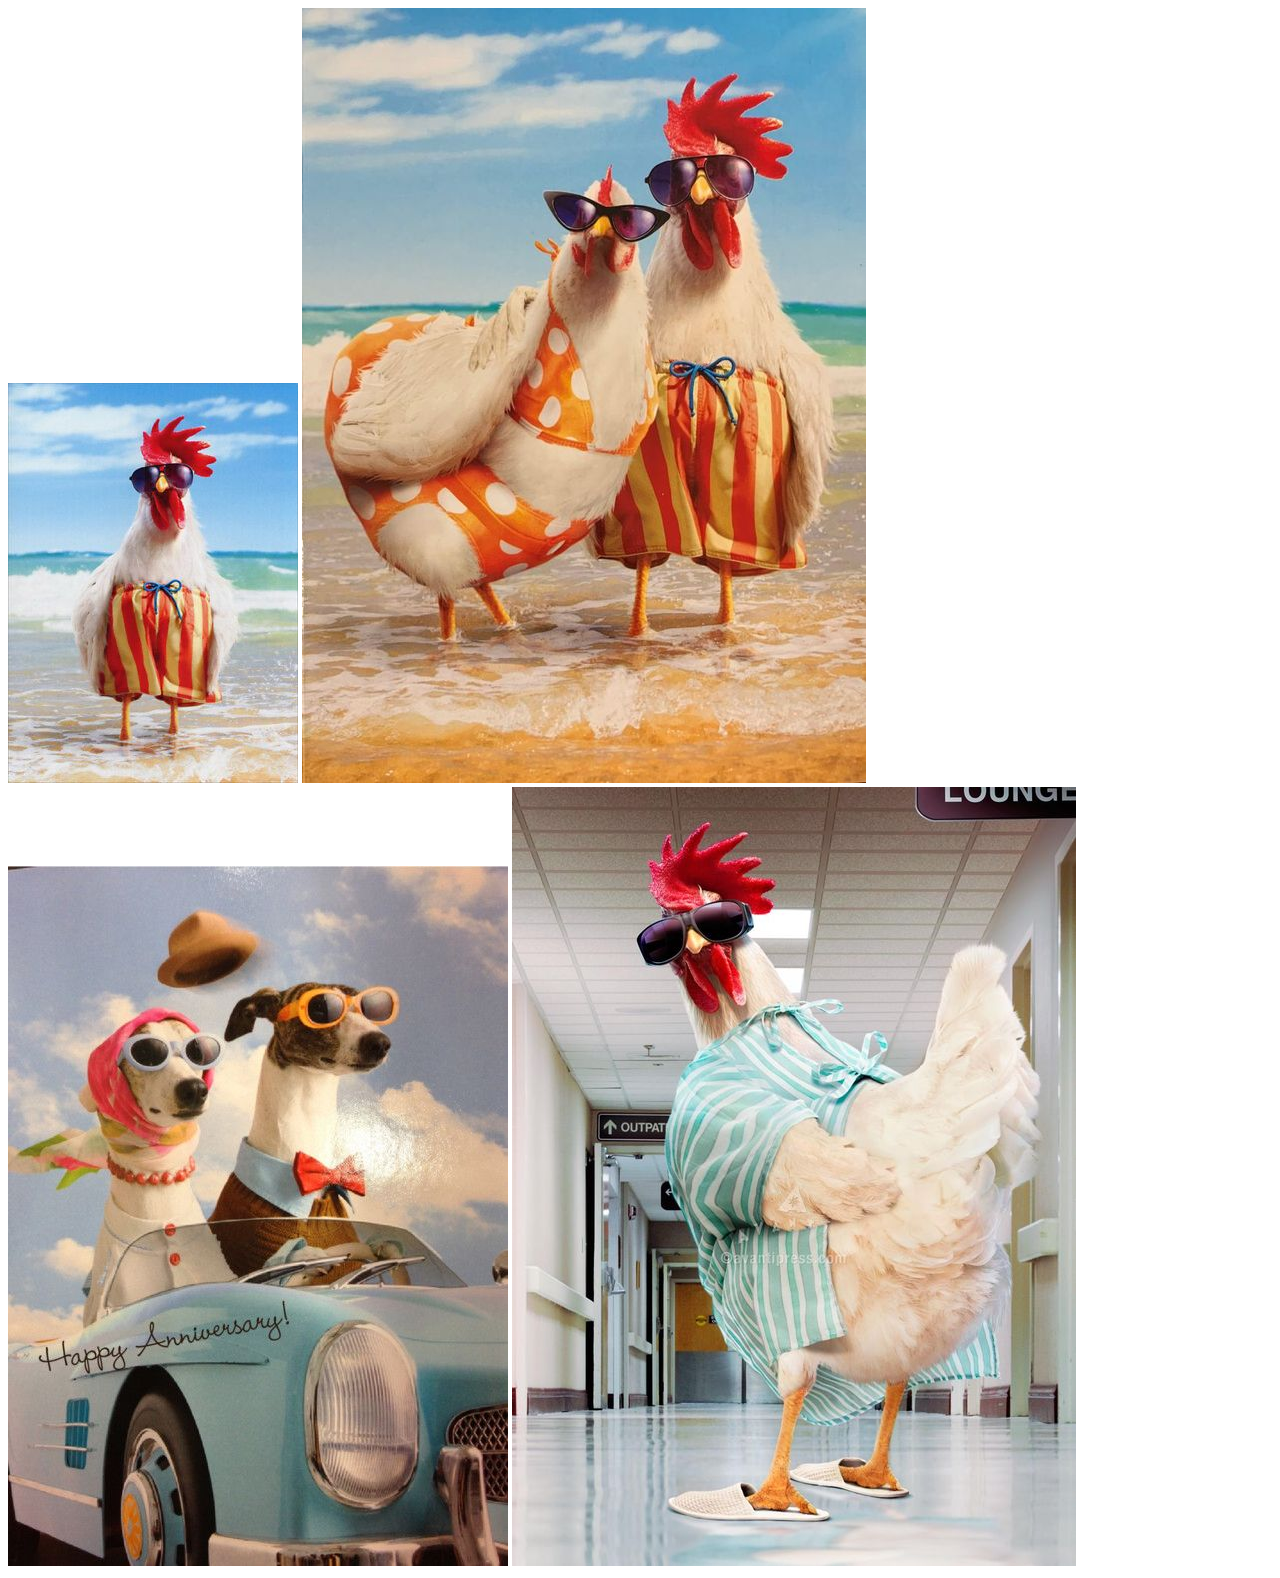
==== gallery.html @ 46f3b7d5 "pictures" ====
<!DOCTYPE html>
<html lang="en">

<head>
    <meta charset="UTF-8">
    <meta http-equiv="X-UA-Compatible" content="IE=edge">
    <meta name="viewport" content="width=device-width, initial-scale=1.0">
    <title>Gallery</title>
</head>

<body>
    <div class="gallery">
        <img src="./img/sunny.jpeg" alt="pic1">
        <img src="./img/sunny2.jpeg" alt="pic1">
        <img src="./img/3.jpeg" alt="pic1">
        <img src="./img/4.jpeg" alt="pic1">
    </div>
</body>

</html>
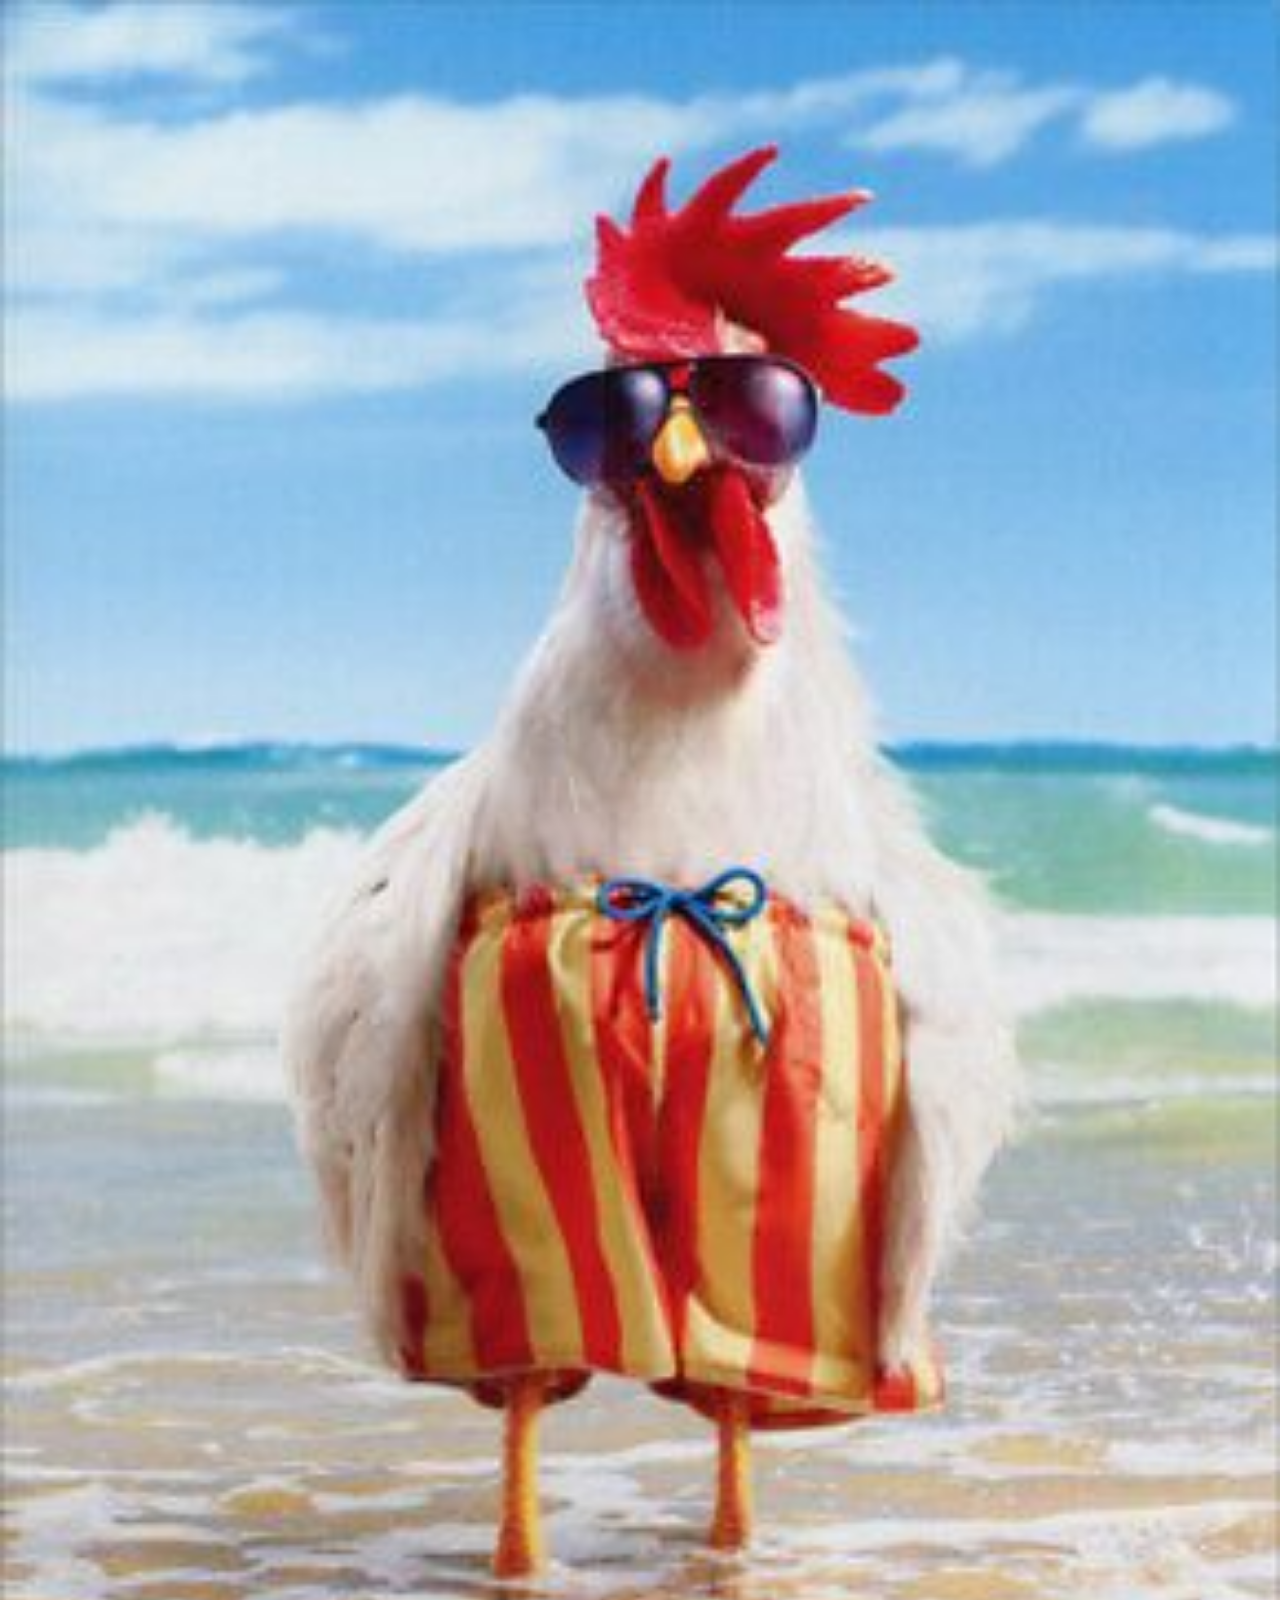
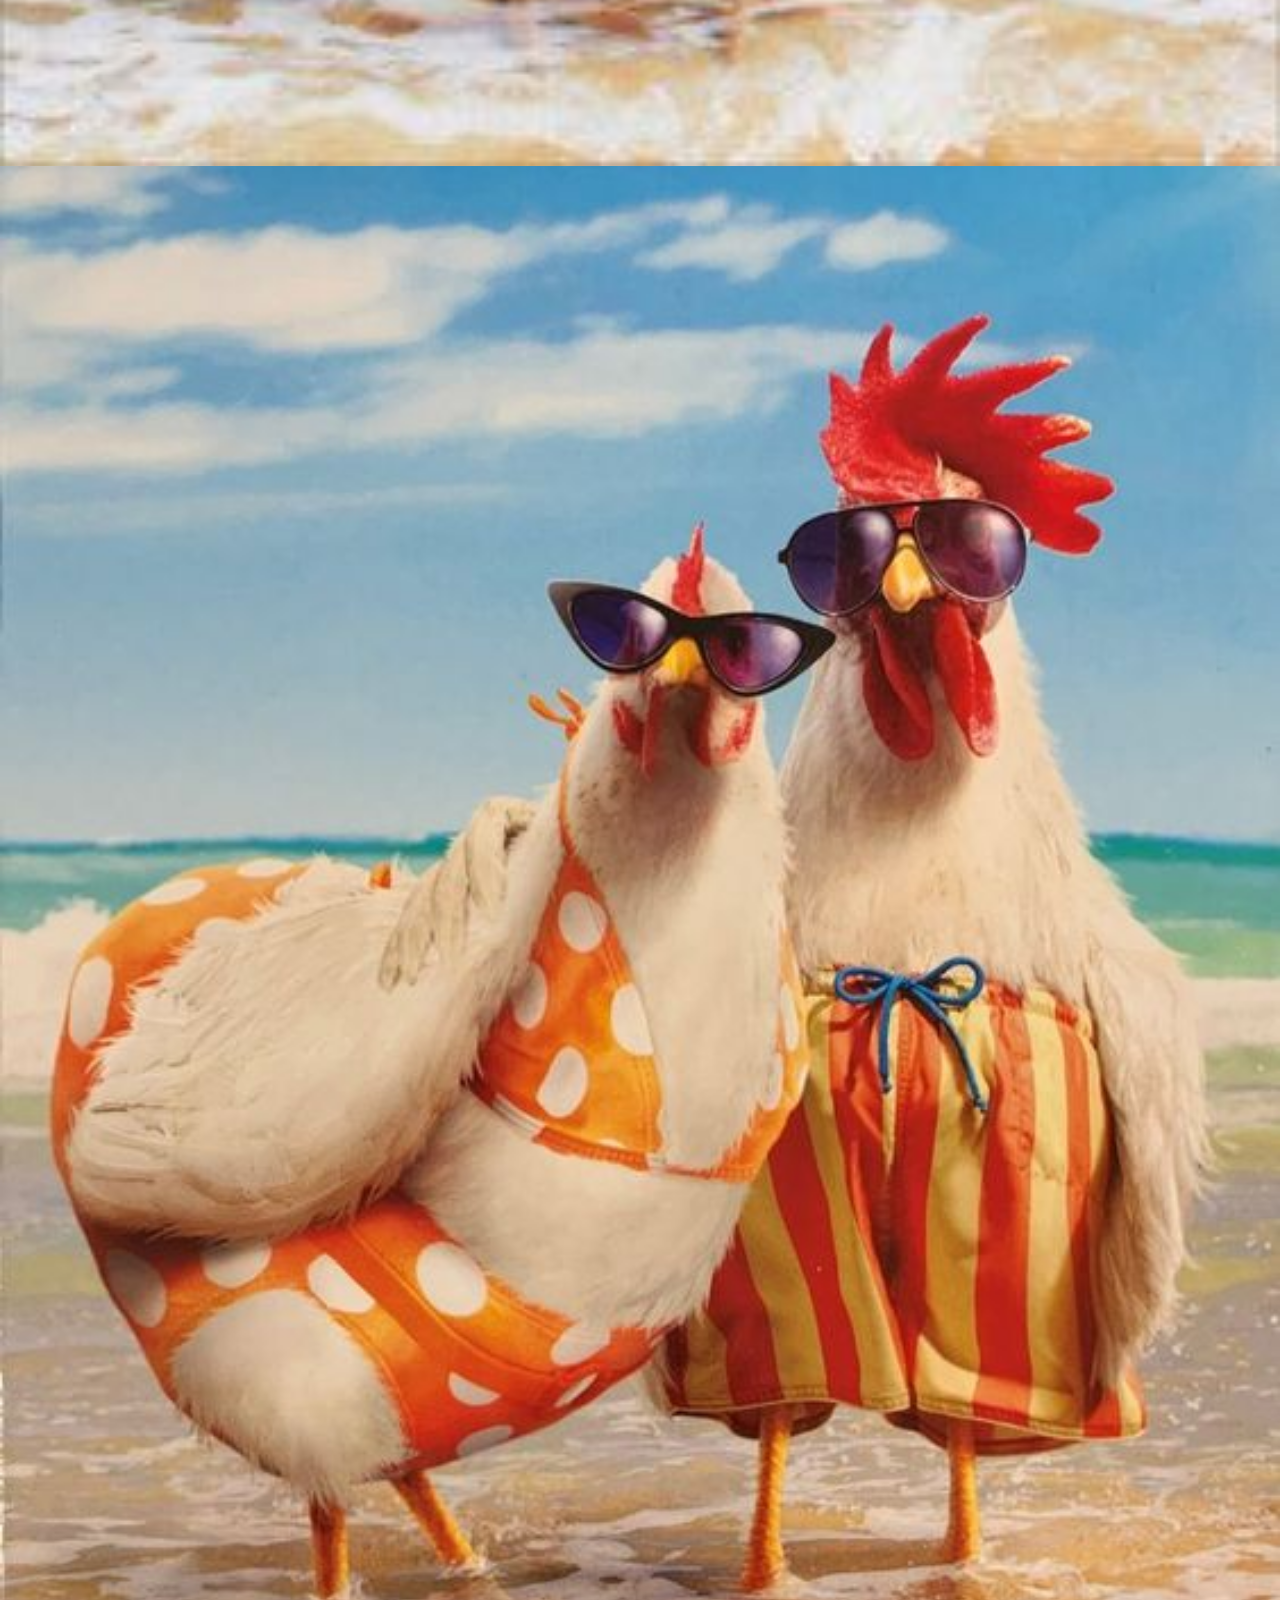
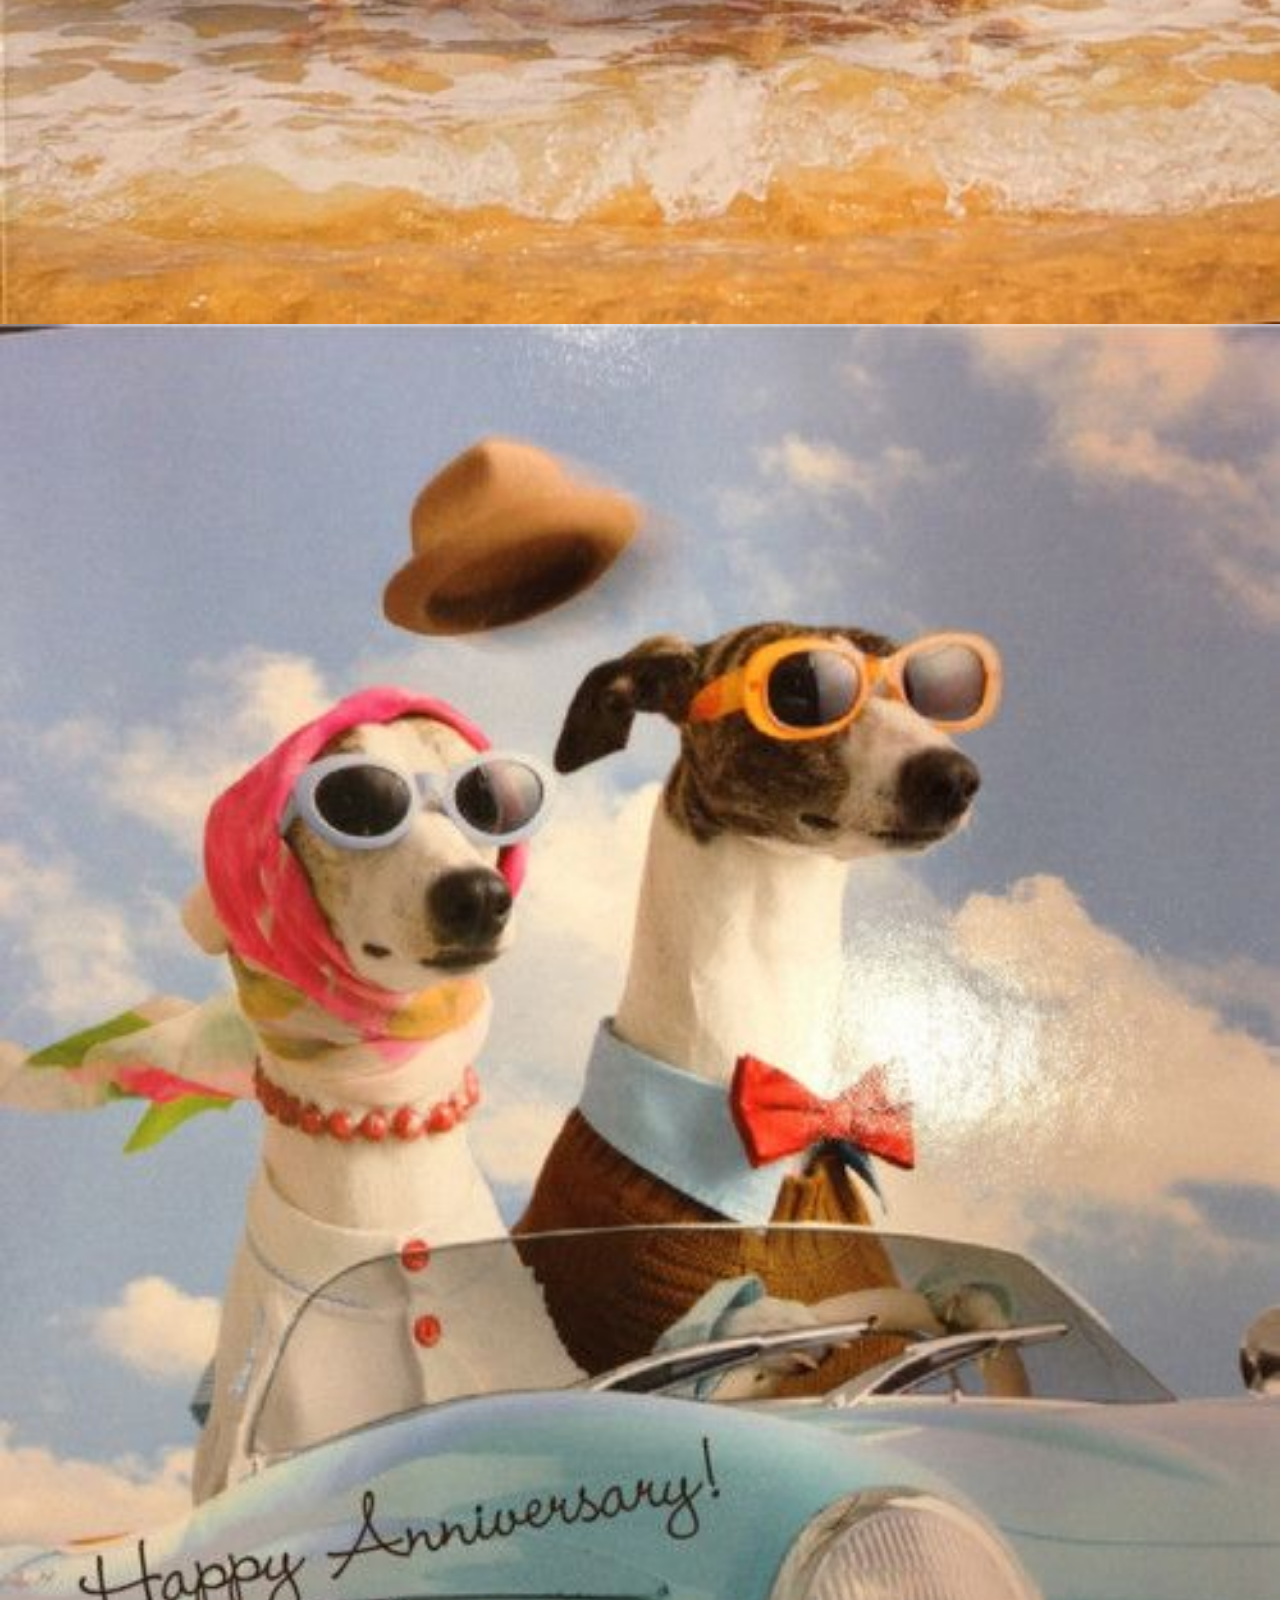
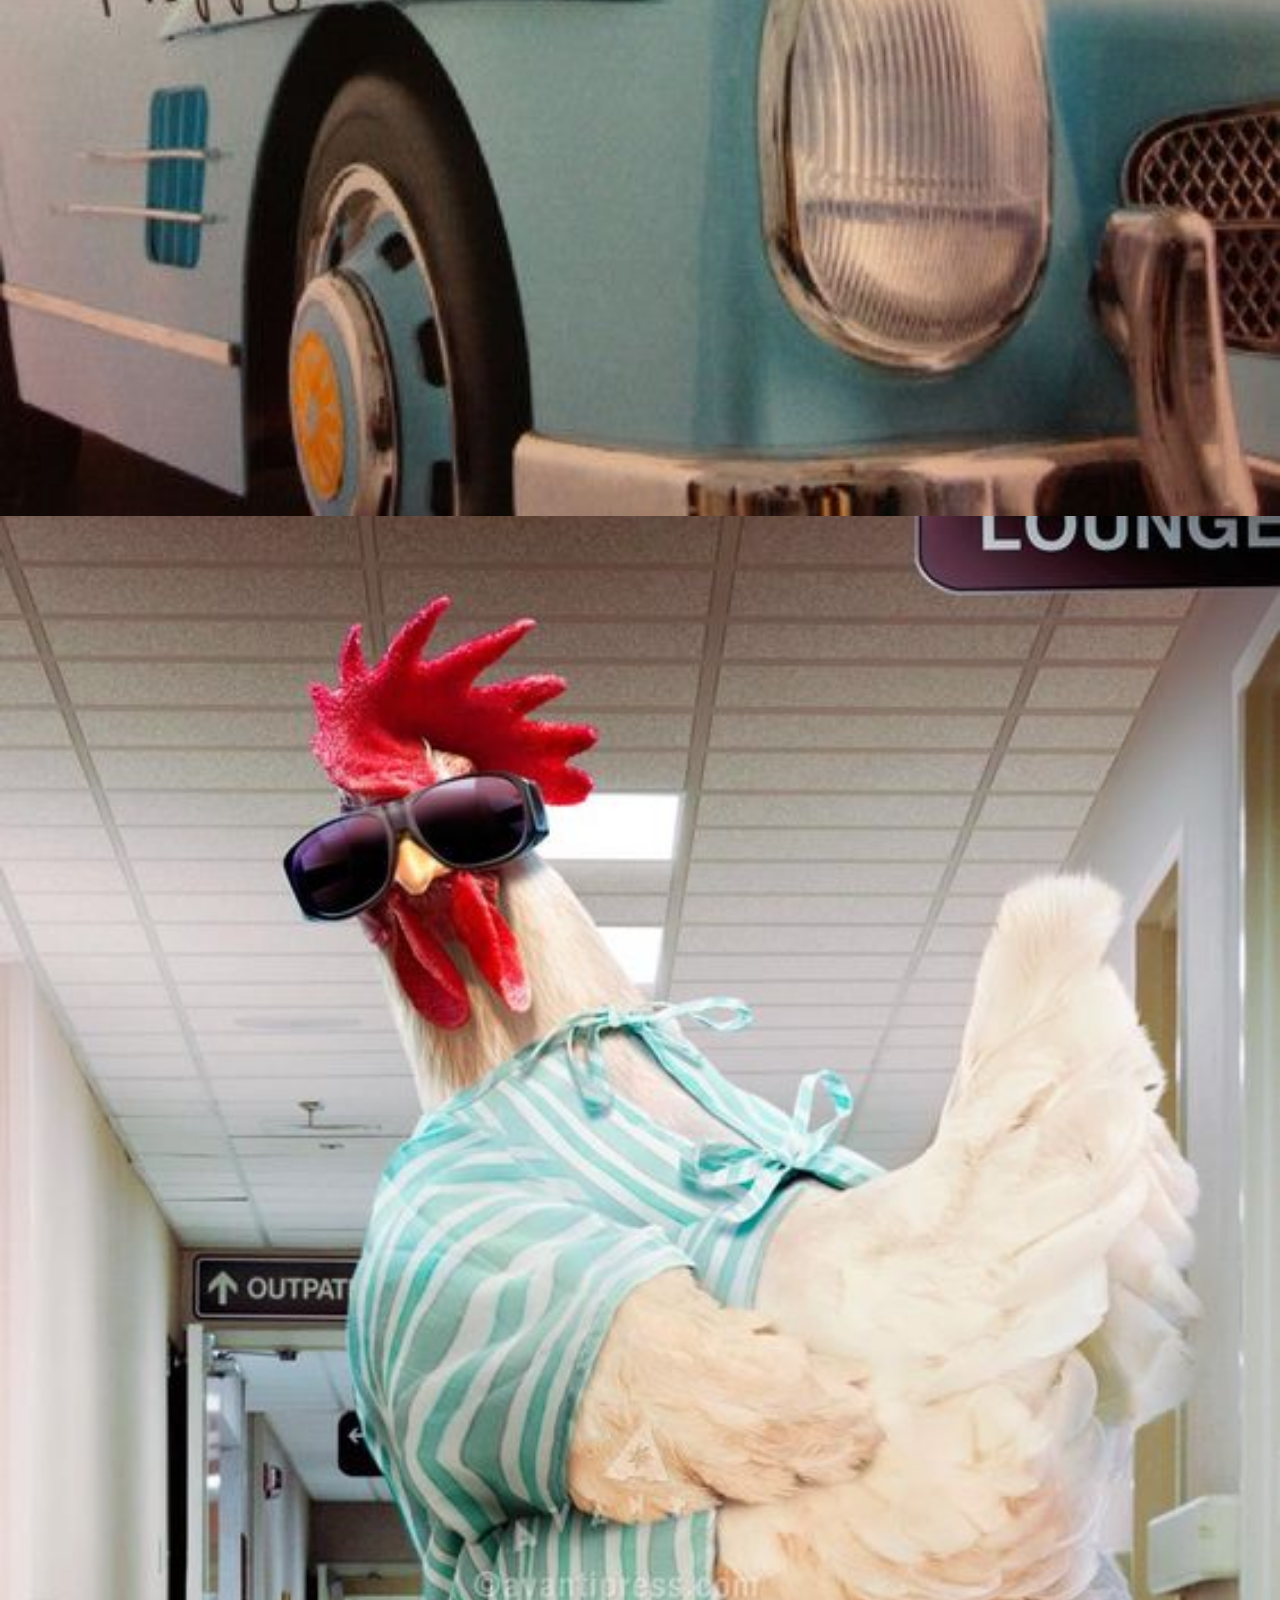
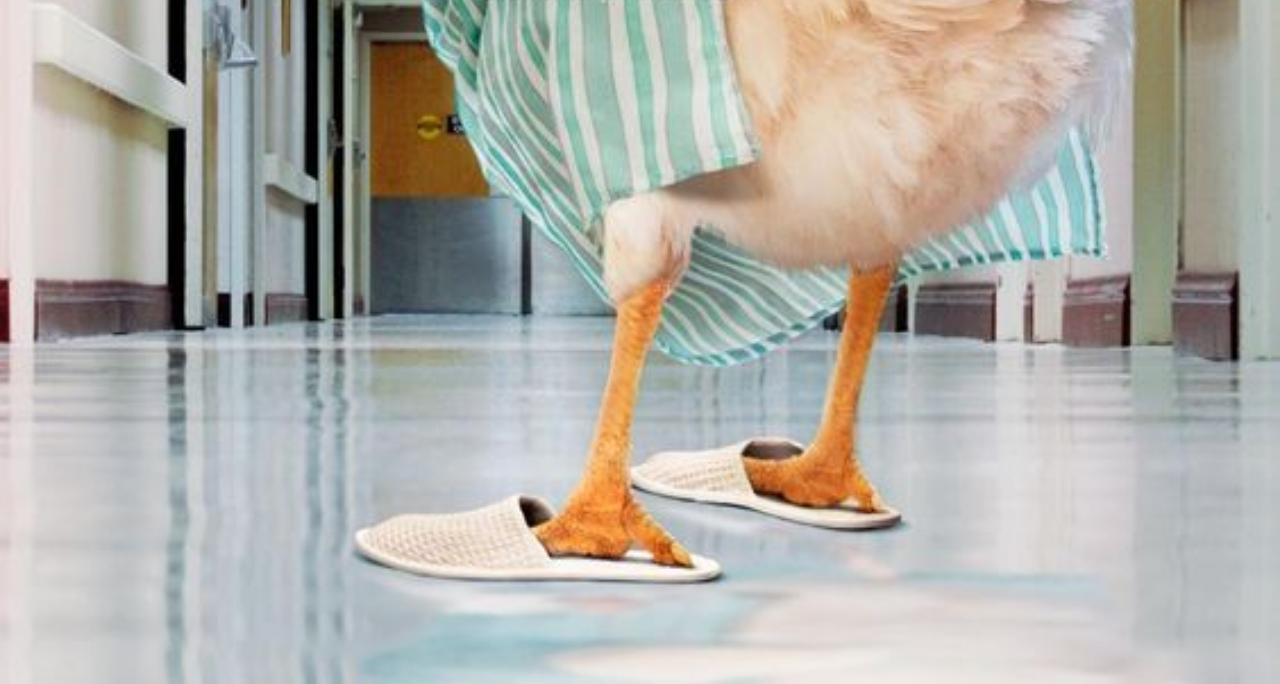
==== commit 30d70048: "linked reset.css and style.css" ====
--- a/gallery.html
+++ b/gallery.html
@@ -5,6 +5,8 @@
     <meta charset="UTF-8">
     <meta http-equiv="X-UA-Compatible" content="IE=edge">
     <meta name="viewport" content="width=device-width, initial-scale=1.0">
+    <link rel="stylesheet" href="./styles/reset.css">
+    <link rel="stylesheet" href="./styles/style.css">
     <title>Gallery</title>
 </head>
 
--- a/styles/style.css
+++ b/styles/style.css
@@ -0,0 +1,9 @@
+* {
+    box-sizing: border-box;
+}
+
+.gallery {
+    display: flex;
+    flex-direction: column;
+    justify-content: space-around;
+}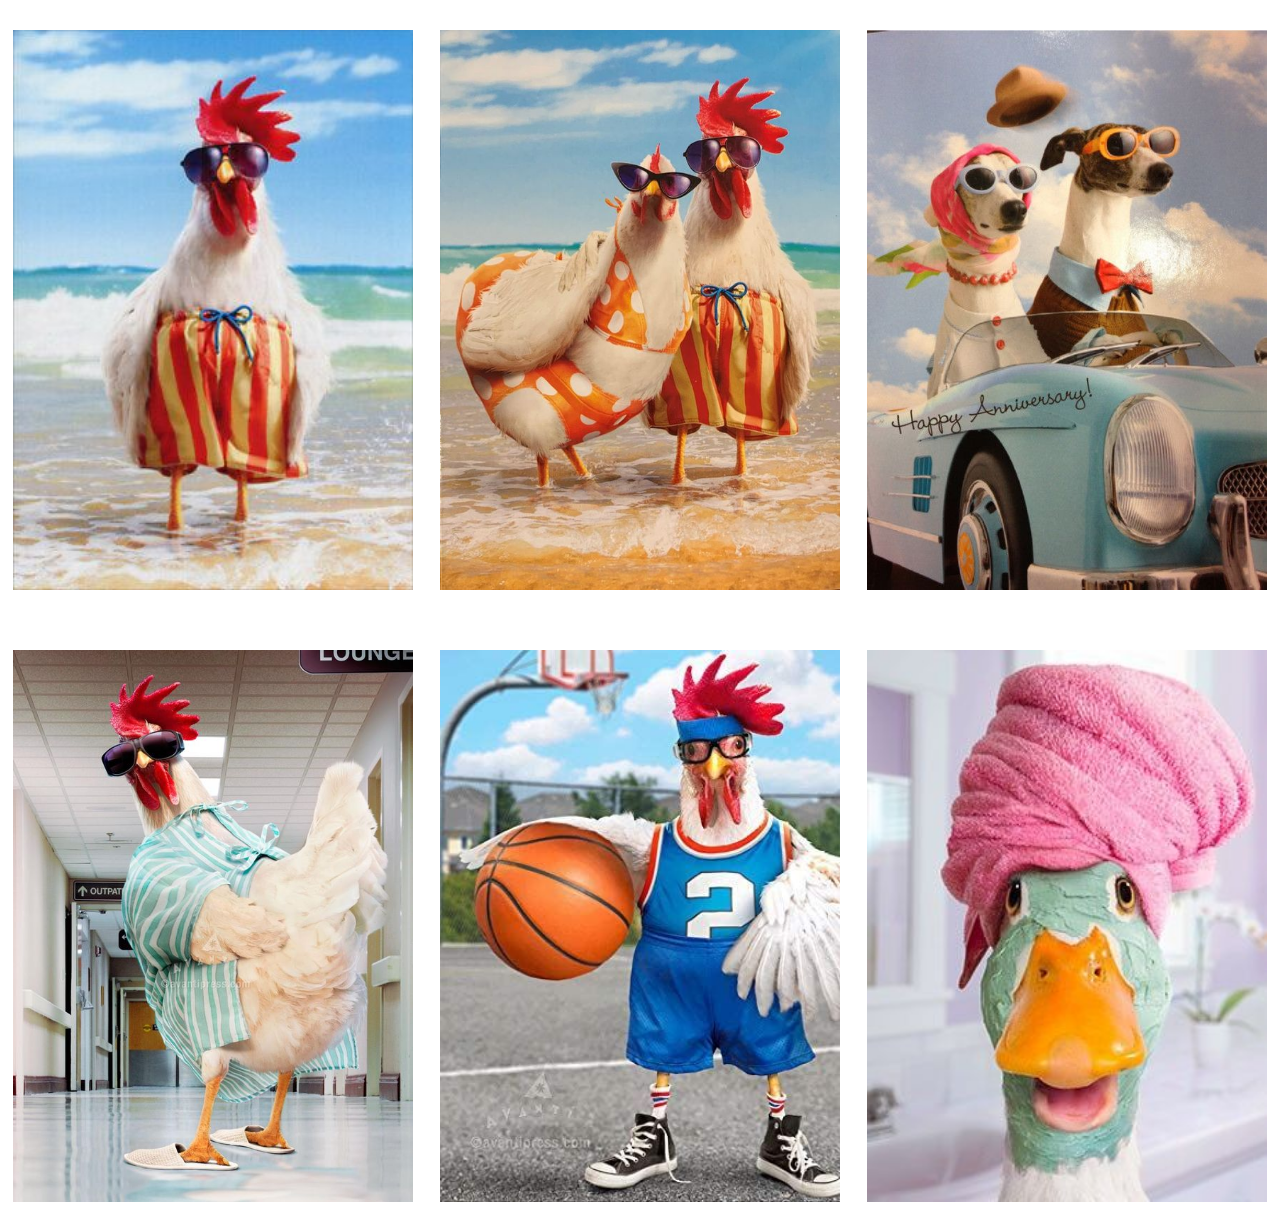
==== commit c34581f3: "added styles and more pics" ====
--- a/gallery.html
+++ b/gallery.html
@@ -13,9 +13,11 @@
 <body>
     <div class="gallery">
         <img src="./img/sunny.jpeg" alt="pic1">
-        <img src="./img/sunny2.jpeg" alt="pic1">
-        <img src="./img/3.jpeg" alt="pic1">
-        <img src="./img/4.jpeg" alt="pic1">
+        <img src="./img/sunny2.jpeg" alt="pic2">
+        <img src="./img/3.jpeg" alt="pic3">
+        <img src="./img/4.jpeg" alt="pic4">
+        <img src="./img/5.jpeg" alt="pic5">
+        <img src="./img/6.jpeg" alt="pic6">
     </div>
 </body>
 
--- a/styles/style.css
+++ b/styles/style.css
@@ -4,6 +4,12 @@
 
 .gallery {
     display: flex;
-    flex-direction: column;
+    flex-direction: row;
     justify-content: space-around;
+    flex-wrap: wrap;
+}
+
+.gallery img {
+    width: 400px;
+    padding: 30px 0;
 }